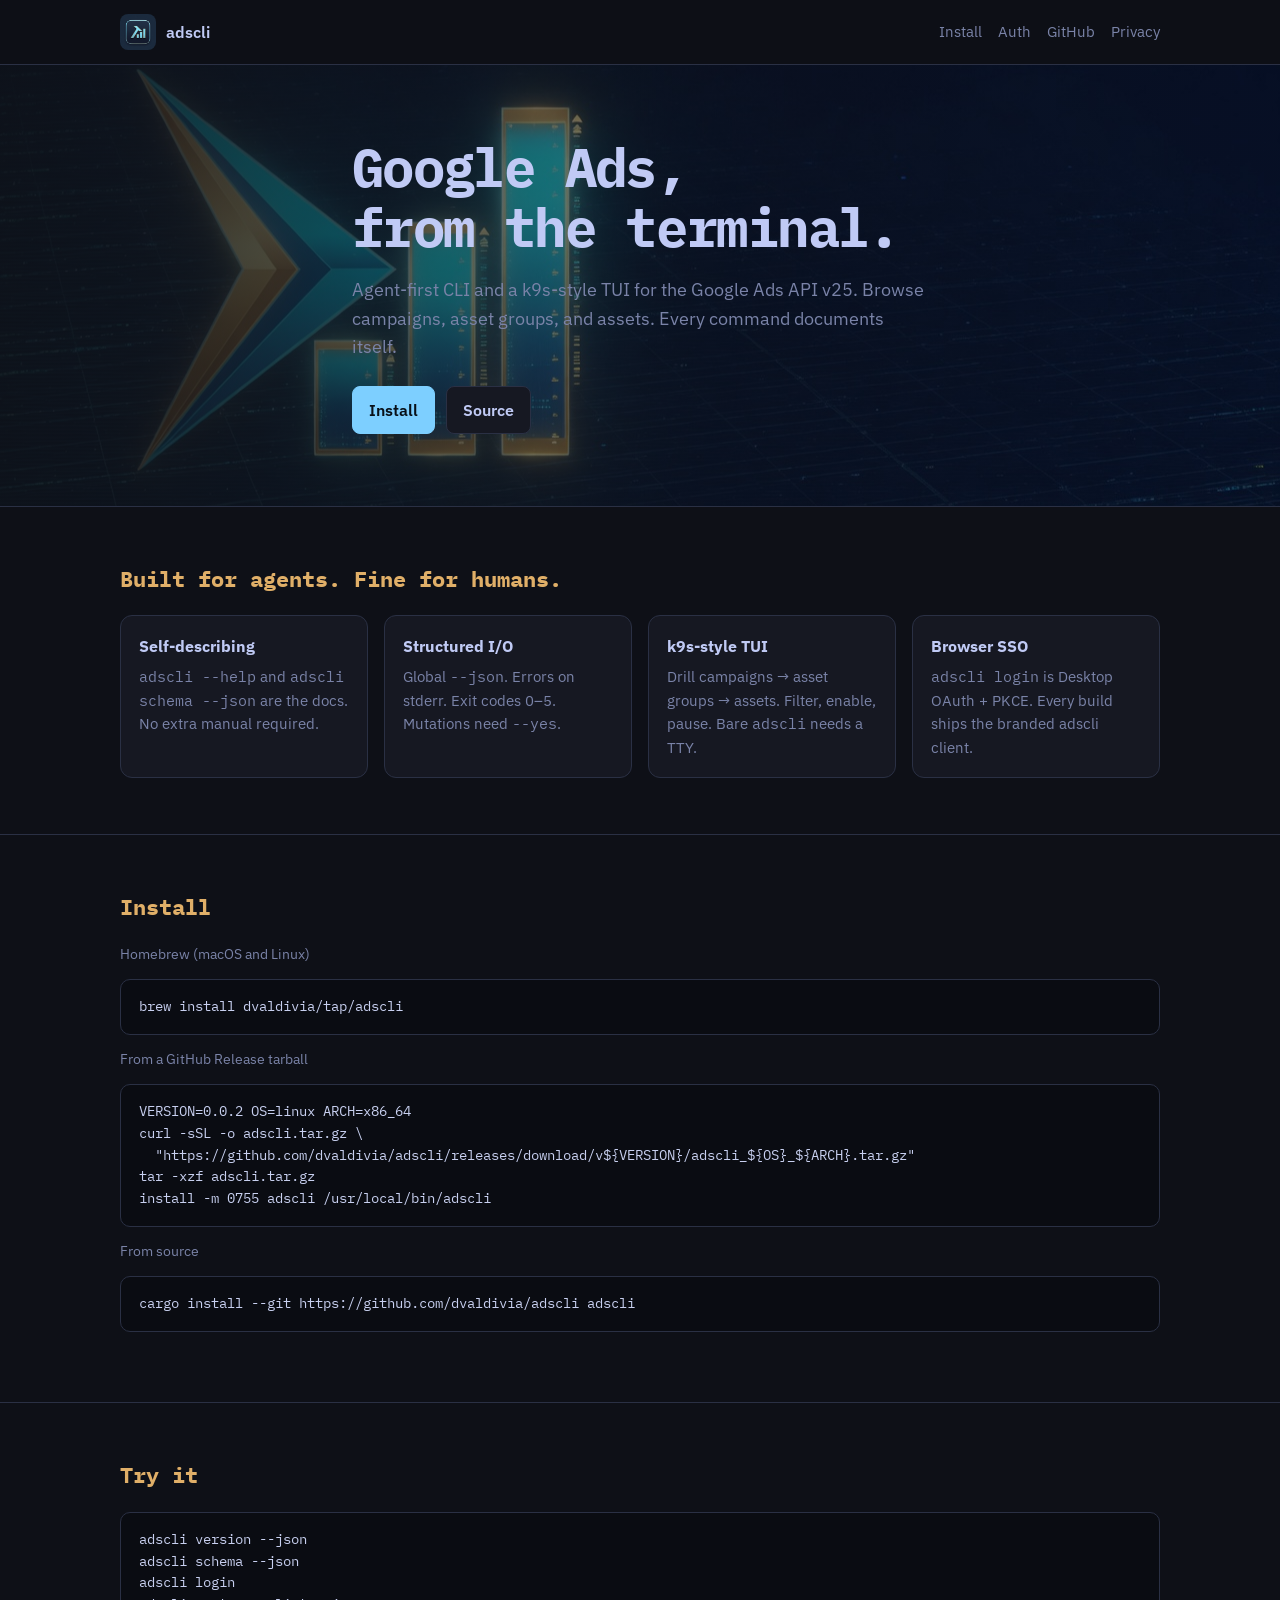
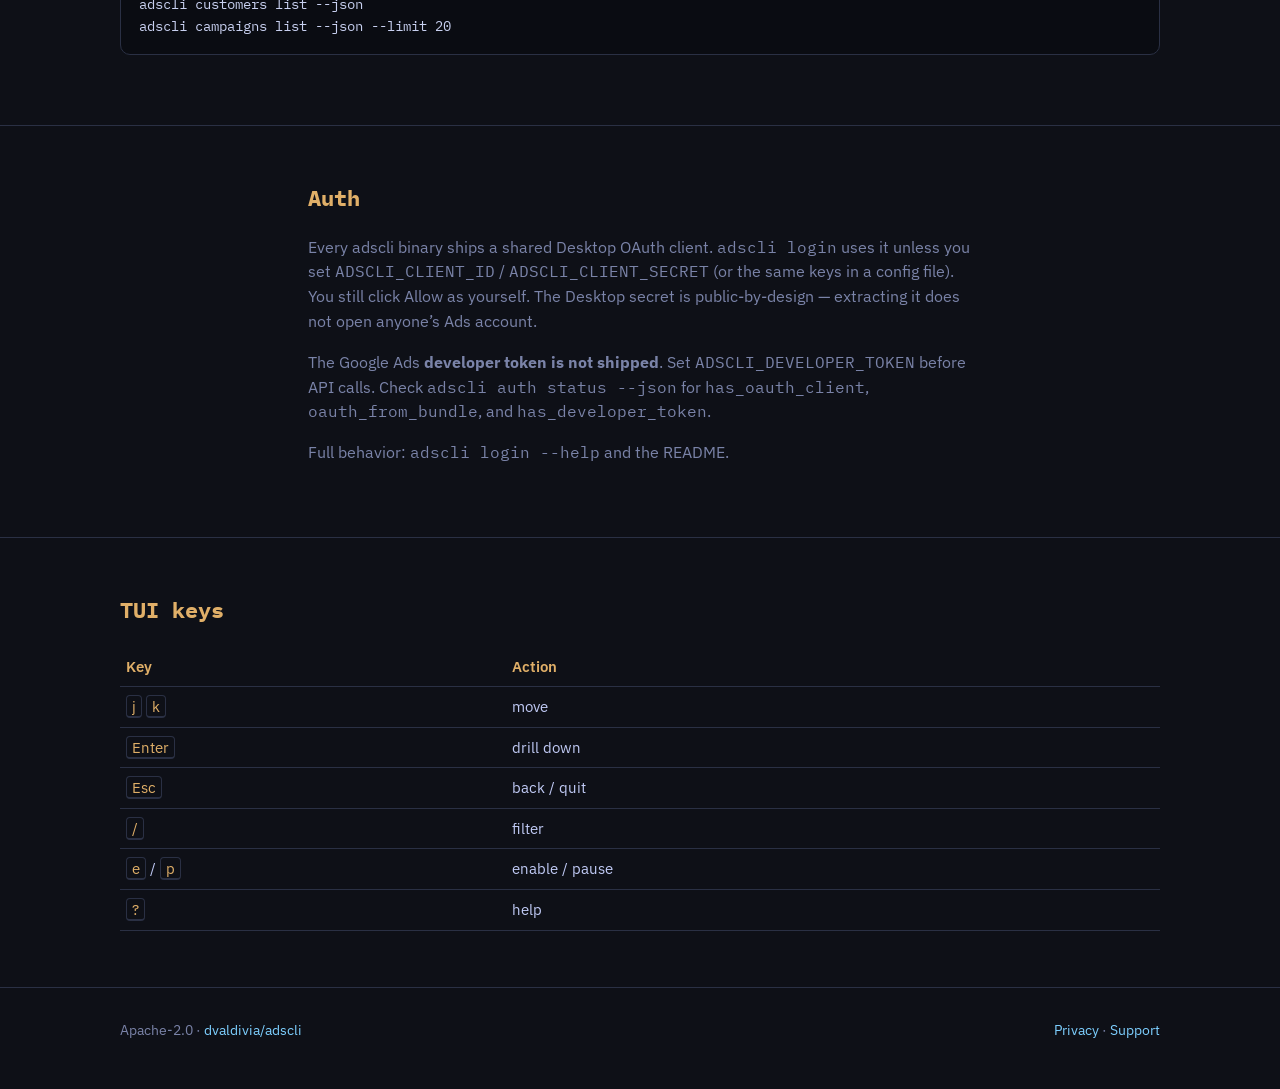
==== website/index.html @ 9dc144fe "Ship v0.0.2 with a built-in Desktop OAuth client. Compile the shared adscli client id/secret into ev" ====
<!doctype html>
<html lang="en">
<head>
  <meta charset="utf-8">
  <meta name="viewport" content="width=device-width, initial-scale=1">
  <title>adscli — Google Ads CLI and TUI</title>
  <meta name="description" content="Agent-first CLI and k9s-style TUI for the Google Ads API v25. Browse campaigns, asset groups, and assets. Self-describing --help.">
  <link rel="canonical" href="https://adscli.dev/">
  <link rel="icon" type="image/png" sizes="32x32" href="assets/favicon-32.png">
  <link rel="apple-touch-icon" href="assets/apple-touch-icon.png">
  <meta property="og:title" content="adscli">
  <meta property="og:description" content="Agent-first CLI and TUI for the Google Ads API.">
  <meta property="og:image" content="https://adscli.dev/assets/logo.jpg">
  <meta property="og:url" content="https://adscli.dev/">
  <link rel="preconnect" href="https://fonts.googleapis.com">
  <link rel="preconnect" href="https://fonts.gstatic.com" crossorigin>
  <link href="https://fonts.googleapis.com/css2?family=IBM+Plex+Mono:wght@400;600&family=IBM+Plex+Sans:wght@400;600&display=swap" rel="stylesheet">
  <link rel="stylesheet" href="style.css">
</head>
<body>
  <nav>
    <div class="wrap">
      <a class="brand" href="/">
        <img src="assets/logo.jpg" width="36" height="36" alt="adscli">
        adscli
      </a>
      <div class="links">
        <a href="#install">Install</a>
        <a href="#auth">Auth</a>
        <a href="https://github.com/dvaldivia/adscli">GitHub</a>
        <a href="privacy.html">Privacy</a>
      </div>
    </div>
  </nav>

  <header class="hero">
    <div class="wrap">
      <h1>Google Ads,<br>from the terminal.</h1>
      <p class="lede">
        Agent-first CLI and a k9s-style TUI for the Google Ads API v25.
        Browse campaigns, asset groups, and assets. Every command documents itself.
      </p>
      <div class="cta">
        <a class="btn primary" href="#install">Install</a>
        <a class="btn" href="https://github.com/dvaldivia/adscli">Source</a>
      </div>
    </div>
  </header>

  <section>
    <div class="wrap">
      <h2>Built for agents. Fine for humans.</h2>
      <div class="grid">
        <article class="card">
          <h3>Self-describing</h3>
          <p><code>adscli --help</code> and <code>adscli schema --json</code> are the docs. No extra manual required.</p>
        </article>
        <article class="card">
          <h3>Structured I/O</h3>
          <p>Global <code>--json</code>. Errors on stderr. Exit codes 0–5. Mutations need <code>--yes</code>.</p>
        </article>
        <article class="card">
          <h3>k9s-style TUI</h3>
          <p>Drill campaigns → asset groups → assets. Filter, enable, pause. Bare <code>adscli</code> needs a TTY.</p>
        </article>
        <article class="card">
          <h3>Browser SSO</h3>
          <p><code>adscli login</code> is Desktop OAuth + PKCE. Every build ships the branded adscli client.</p>
        </article>
      </div>
    </div>
  </section>

  <section id="install">
    <div class="wrap">
      <h2>Install</h2>
      <p class="tiny">Homebrew (macOS and Linux)</p>
<pre>brew install dvaldivia/tap/adscli</pre>
      <p class="tiny">From a GitHub Release tarball</p>
<pre>VERSION=0.0.2 OS=linux ARCH=x86_64
curl -sSL -o adscli.tar.gz \
  "https://github.com/dvaldivia/adscli/releases/download/v${VERSION}/adscli_${OS}_${ARCH}.tar.gz"
tar -xzf adscli.tar.gz
install -m 0755 adscli /usr/local/bin/adscli</pre>
      <p class="tiny">From source</p>
<pre>cargo install --git https://github.com/dvaldivia/adscli adscli</pre>
    </div>
  </section>

  <section>
    <div class="wrap">
      <h2>Try it</h2>
<pre>adscli version --json
adscli schema --json
adscli login
adscli customers list --json
adscli campaigns list --json --limit 20</pre>
    </div>
  </section>

  <section id="auth">
    <div class="wrap prose">
      <h2>Auth</h2>
      <p>
        Every adscli binary ships a shared Desktop OAuth client. <code>adscli login</code>
        uses it unless you set <code>ADSCLI_CLIENT_ID</code> / <code>ADSCLI_CLIENT_SECRET</code>
        (or the same keys in a config file). You still click Allow as yourself. The Desktop
        secret is public-by-design — extracting it does not open anyone’s Ads account.
      </p>
      <p>
        The Google Ads <strong>developer token is not shipped</strong>. Set
        <code>ADSCLI_DEVELOPER_TOKEN</code> before API calls. Check
        <code>adscli auth status --json</code> for <code>has_oauth_client</code>,
        <code>oauth_from_bundle</code>, and <code>has_developer_token</code>.
      </p>
      <p>Full behavior: <code>adscli login --help</code> and the README.</p>
    </div>
  </section>

  <section>
    <div class="wrap">
      <h2>TUI keys</h2>
      <table>
        <tr><th>Key</th><th>Action</th></tr>
        <tr><td><kbd>j</kbd> <kbd>k</kbd></td><td>move</td></tr>
        <tr><td><kbd>Enter</kbd></td><td>drill down</td></tr>
        <tr><td><kbd>Esc</kbd></td><td>back / quit</td></tr>
        <tr><td><kbd>/</kbd></td><td>filter</td></tr>
        <tr><td><kbd>e</kbd> / <kbd>p</kbd></td><td>enable / pause</td></tr>
        <tr><td><kbd>?</kbd></td><td>help</td></tr>
      </table>
    </div>
  </section>

  <footer>
    <div class="wrap">
      <span>Apache-2.0 · <a href="https://github.com/dvaldivia/adscli">dvaldivia/adscli</a></span>
      <span>
        <a href="privacy.html">Privacy</a>
        · <a href="support.html">Support</a>
      </span>
    </div>
  </footer>
</body>
</html>
---- website/style.css ----
:root {
  --bg: #0e1017;
  --panel: #161822;
  --ink: #c0caf5;
  --muted: #7a83a8;
  --line: #2a3044;
  --cyan: #7dcfff;
  --gold: #e0af68;
  --green: #9ece6a;
  --pink: #f7768e;
  --max: 1080px;
}

* { box-sizing: border-box; }
html { scroll-behavior: smooth; }
body {
  margin: 0;
  color: var(--ink);
  background: var(--bg);
  font: 16px/1.55 "IBM Plex Sans", "Segoe UI", sans-serif;
}

a { color: var(--cyan); text-decoration: none; }
a:hover { text-decoration: underline; }

.wrap { max-width: var(--max); margin: 0 auto; padding: 0 1.25rem; }

nav {
  position: sticky; top: 0; z-index: 10;
  backdrop-filter: blur(12px);
  background: color-mix(in srgb, var(--bg) 82%, transparent);
  border-bottom: 1px solid var(--line);
}
nav .wrap {
  display: flex; align-items: center; gap: 1.25rem;
  height: 64px;
}
nav .brand { display: flex; align-items: center; gap: .65rem; color: var(--ink); font-weight: 600; }
nav .brand img { width: 36px; height: 36px; border-radius: 8px; }
nav .links { margin-left: auto; display: flex; gap: 1rem; font-size: .92rem; }
nav .links a { color: var(--muted); }
nav .links a:hover { color: var(--ink); text-decoration: none; }

.hero {
  position: relative;
  overflow: hidden;
  border-bottom: 1px solid var(--line);
  min-height: 420px;
  display: flex; align-items: center;
}
.hero::before {
  content: "";
  position: absolute; inset: 0;
  background:
    linear-gradient(90deg, rgba(14,16,23,.92) 0%, rgba(14,16,23,.55) 48%, rgba(14,16,23,.2) 100%),
    url("assets/banner.jpg") right center / cover no-repeat;
}
.hero .wrap { position: relative; padding: 4.5rem 1.25rem; }
.hero h1 {
  font-family: "IBM Plex Mono", ui-monospace, monospace;
  font-size: clamp(2rem, 5vw, 3.4rem);
  line-height: 1.1;
  margin: 0 0 .75rem;
  letter-spacing: -.03em;
}
.hero p.lede { max-width: 36rem; color: var(--muted); font-size: 1.15rem; }
.cta { display: flex; flex-wrap: wrap; gap: .7rem; margin-top: 1.6rem; }
.btn {
  display: inline-block;
  padding: .65rem 1rem;
  border-radius: 8px;
  border: 1px solid var(--line);
  background: var(--panel);
  color: var(--ink);
  font-weight: 600;
}
.btn:hover { text-decoration: none; border-color: var(--cyan); color: var(--cyan); }
.btn.primary { background: var(--cyan); color: #081018; border-color: var(--cyan); }
.btn.primary:hover { filter: brightness(1.08); color: #081018; }

section { padding: 3.5rem 0; border-bottom: 1px solid var(--line); }
h2 {
  font-family: "IBM Plex Mono", ui-monospace, monospace;
  font-size: 1.35rem;
  margin: 0 0 1.2rem;
  color: var(--gold);
}

.grid { display: grid; gap: 1rem; grid-template-columns: repeat(auto-fit, minmax(230px, 1fr)); }
.card {
  background: var(--panel);
  border: 1px solid var(--line);
  border-radius: 12px;
  padding: 1.1rem 1.15rem;
}
.card h3 { margin: 0 0 .4rem; font-size: 1rem; }
.card p { margin: 0; color: var(--muted); font-size: .95rem; }

pre, code { font-family: "IBM Plex Mono", ui-monospace, monospace; }
pre {
  background: #0a0c12;
  border: 1px solid var(--line);
  border-radius: 10px;
  padding: 1rem 1.1rem;
  overflow: auto;
  font-size: .88rem;
  color: #c8d0f0;
}
kbd {
  font-family: inherit;
  border: 1px solid var(--line);
  border-bottom-width: 2px;
  border-radius: 4px;
  padding: 0 .3rem;
  color: var(--gold);
}

table { width: 100%; border-collapse: collapse; font-size: .95rem; }
th, td { text-align: left; padding: .5rem .4rem; border-bottom: 1px solid var(--line); }
th { color: var(--gold); font-weight: 600; }

footer {
  padding: 2rem 0 3rem;
  color: var(--muted);
  font-size: .88rem;
}
footer .wrap { display: flex; flex-wrap: wrap; gap: 1rem; justify-content: space-between; }

.prose { max-width: 44rem; }
.prose p, .prose li { color: var(--muted); }
.prose ul, .prose ol { padding-left: 1.25rem; }
.prose li { margin: .35rem 0; }
.tiny { color: var(--muted); font-size: .85rem; }

@media (max-width: 640px) {
  nav .links { display: none; }
  .hero { min-height: 360px; }
}
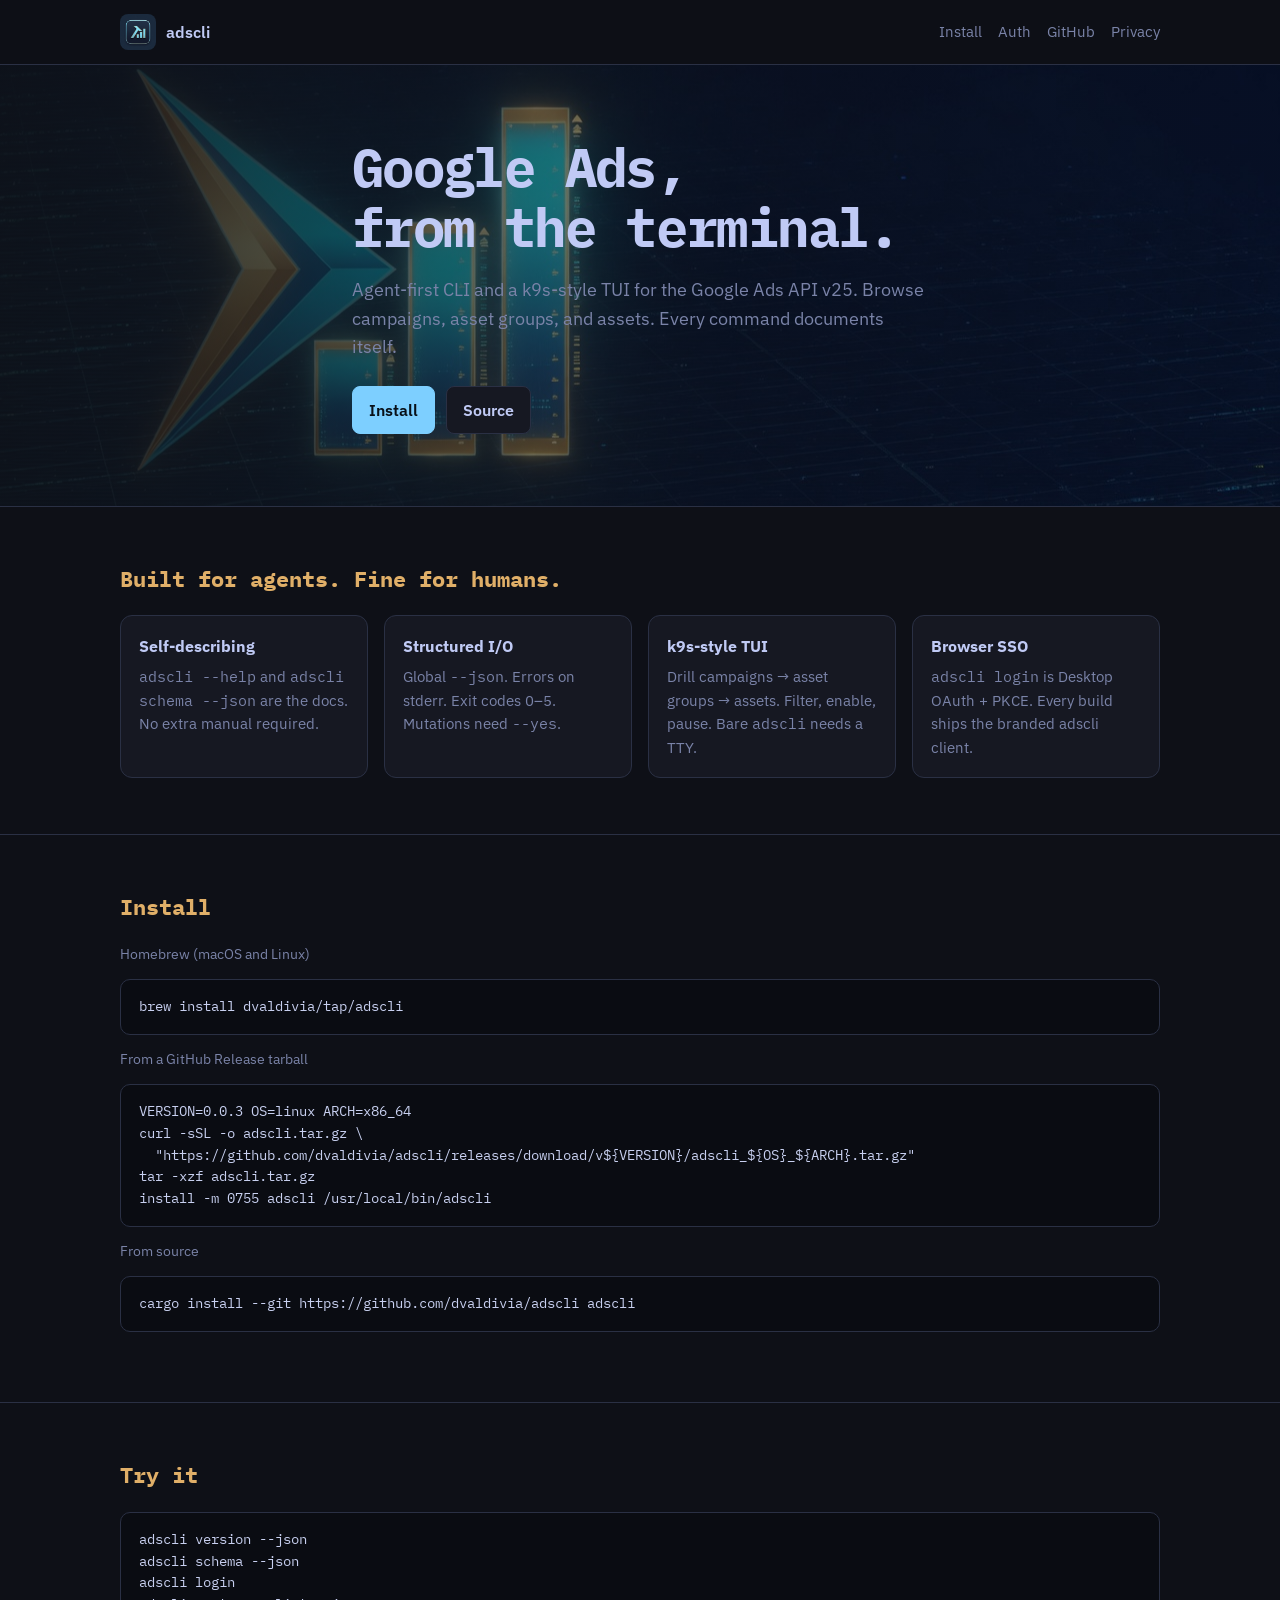
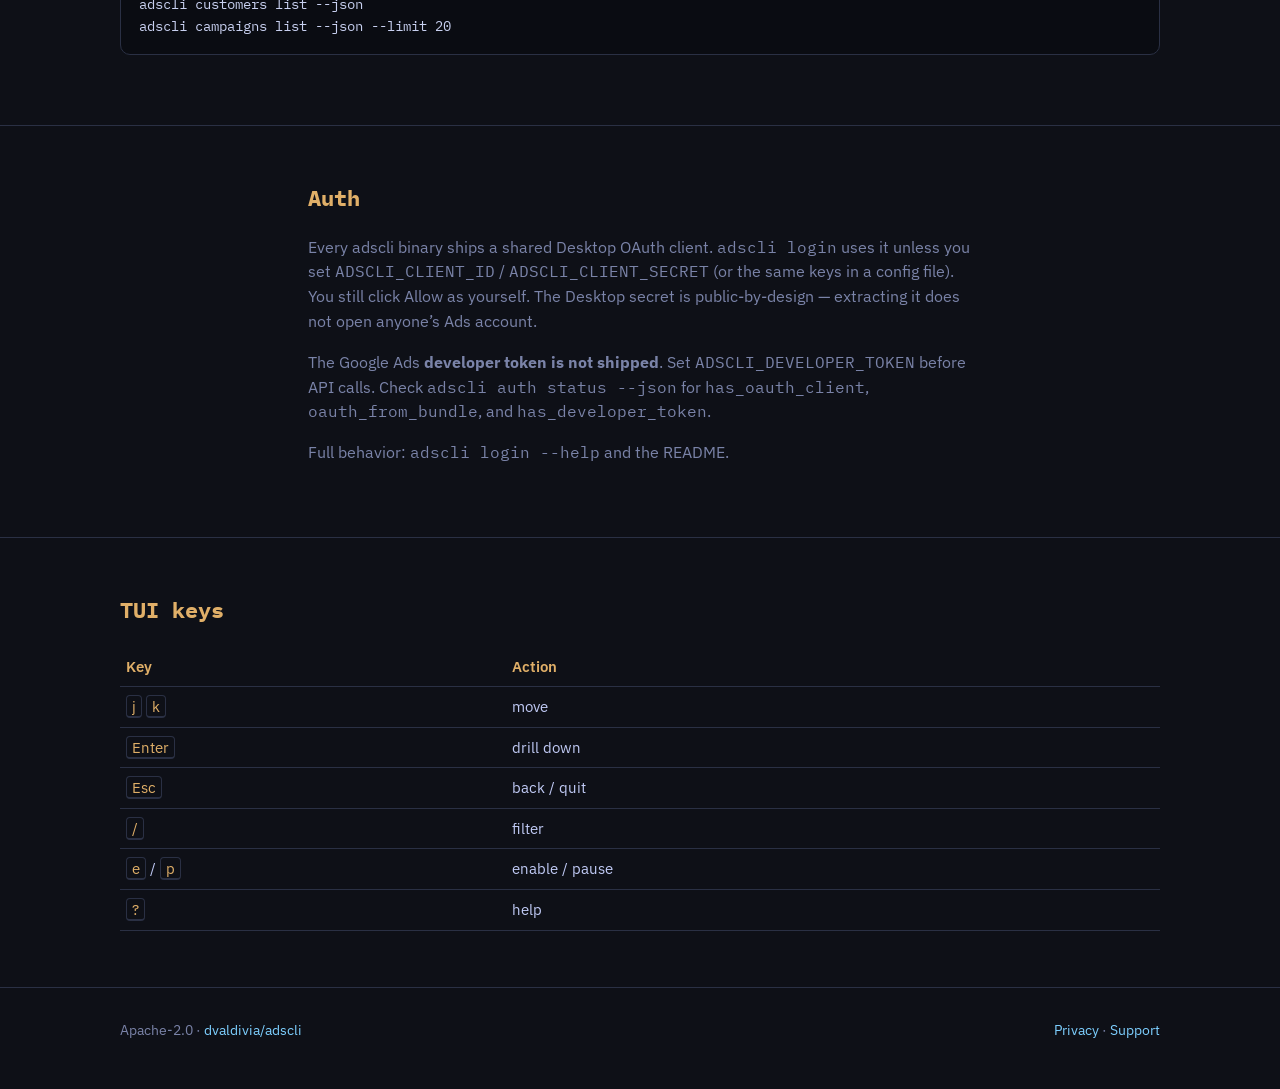
==== commit cfb818cb: "Ship v0.0.3 with paste-the-redirect-URL login. On SSH or any remote host Google bounces to 127.0.0.1" ====
--- a/website/index.html
+++ b/website/index.html
@@ -77,7 +77,7 @@
       <p class="tiny">Homebrew (macOS and Linux)</p>
 <pre>brew install dvaldivia/tap/adscli</pre>
       <p class="tiny">From a GitHub Release tarball</p>
-<pre>VERSION=0.0.2 OS=linux ARCH=x86_64
+<pre>VERSION=0.0.3 OS=linux ARCH=x86_64
 curl -sSL -o adscli.tar.gz \
   "https://github.com/dvaldivia/adscli/releases/download/v${VERSION}/adscli_${OS}_${ARCH}.tar.gz"
 tar -xzf adscli.tar.gz
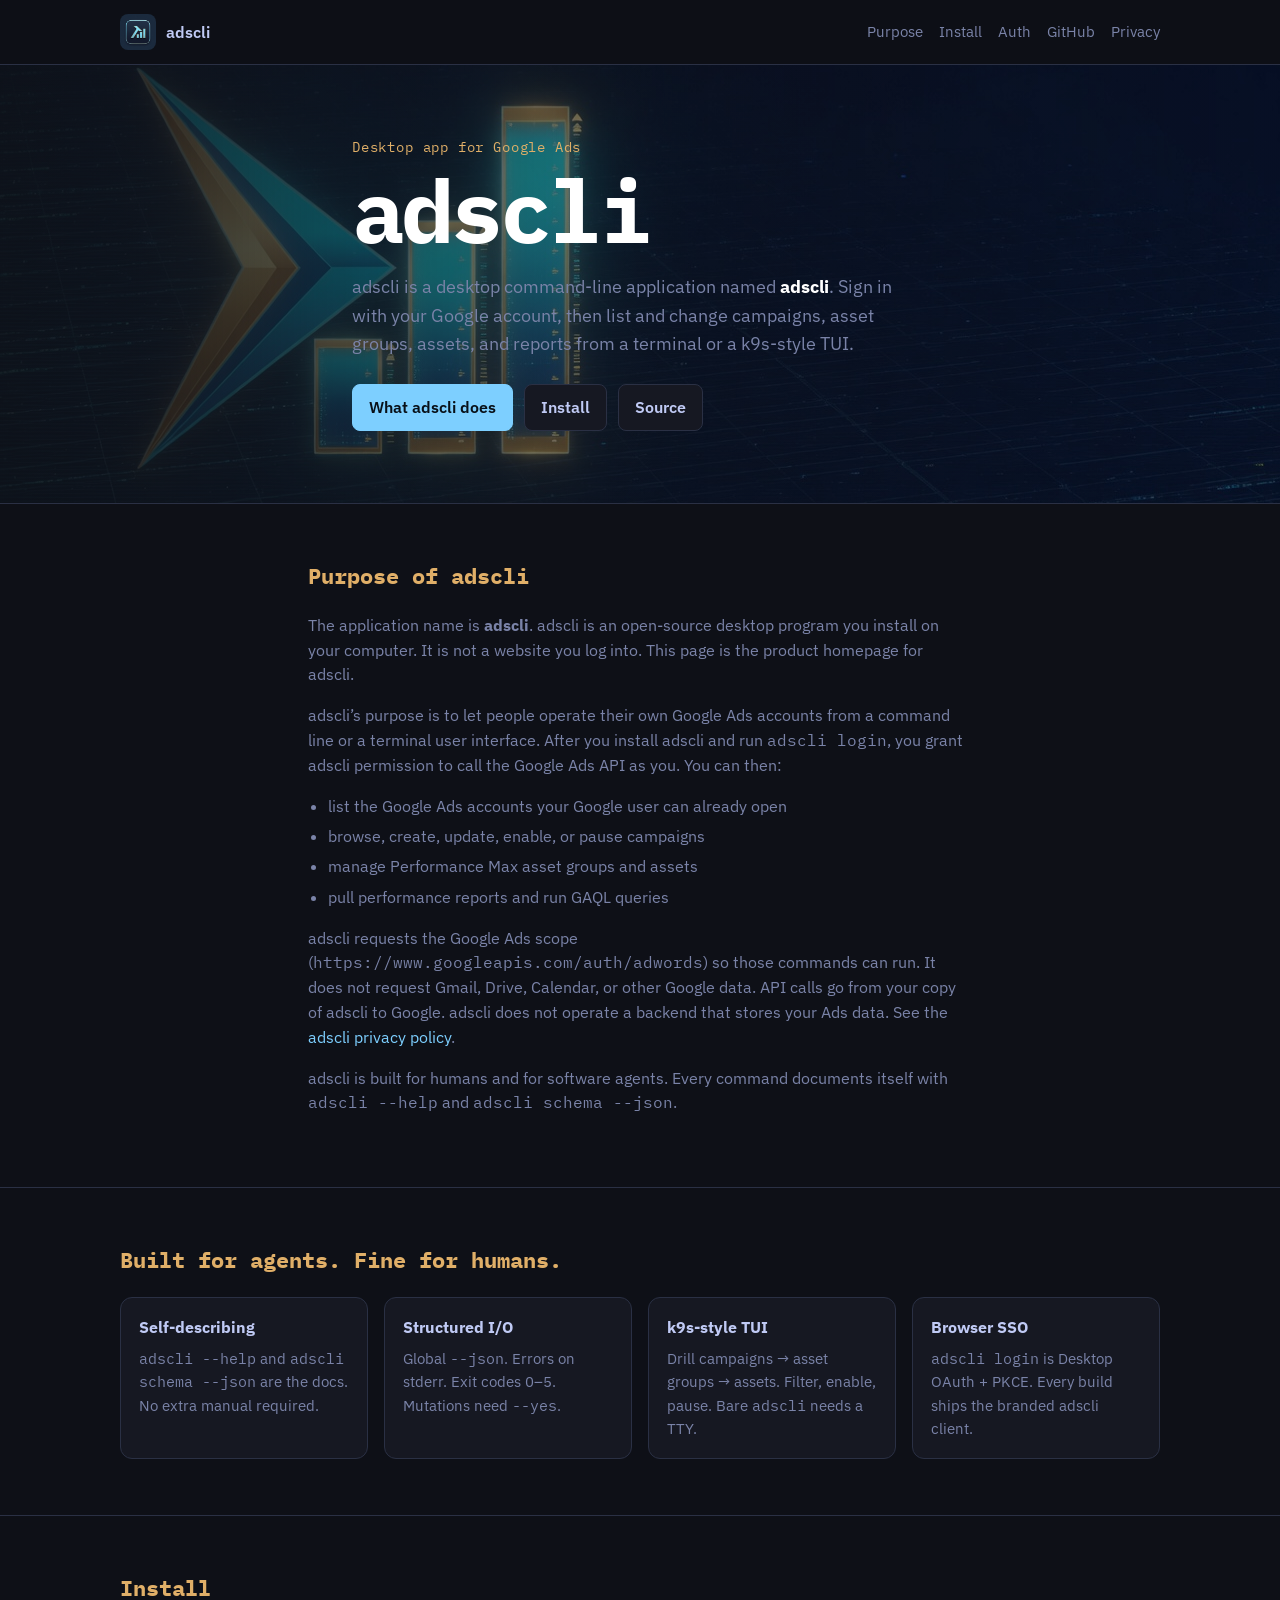
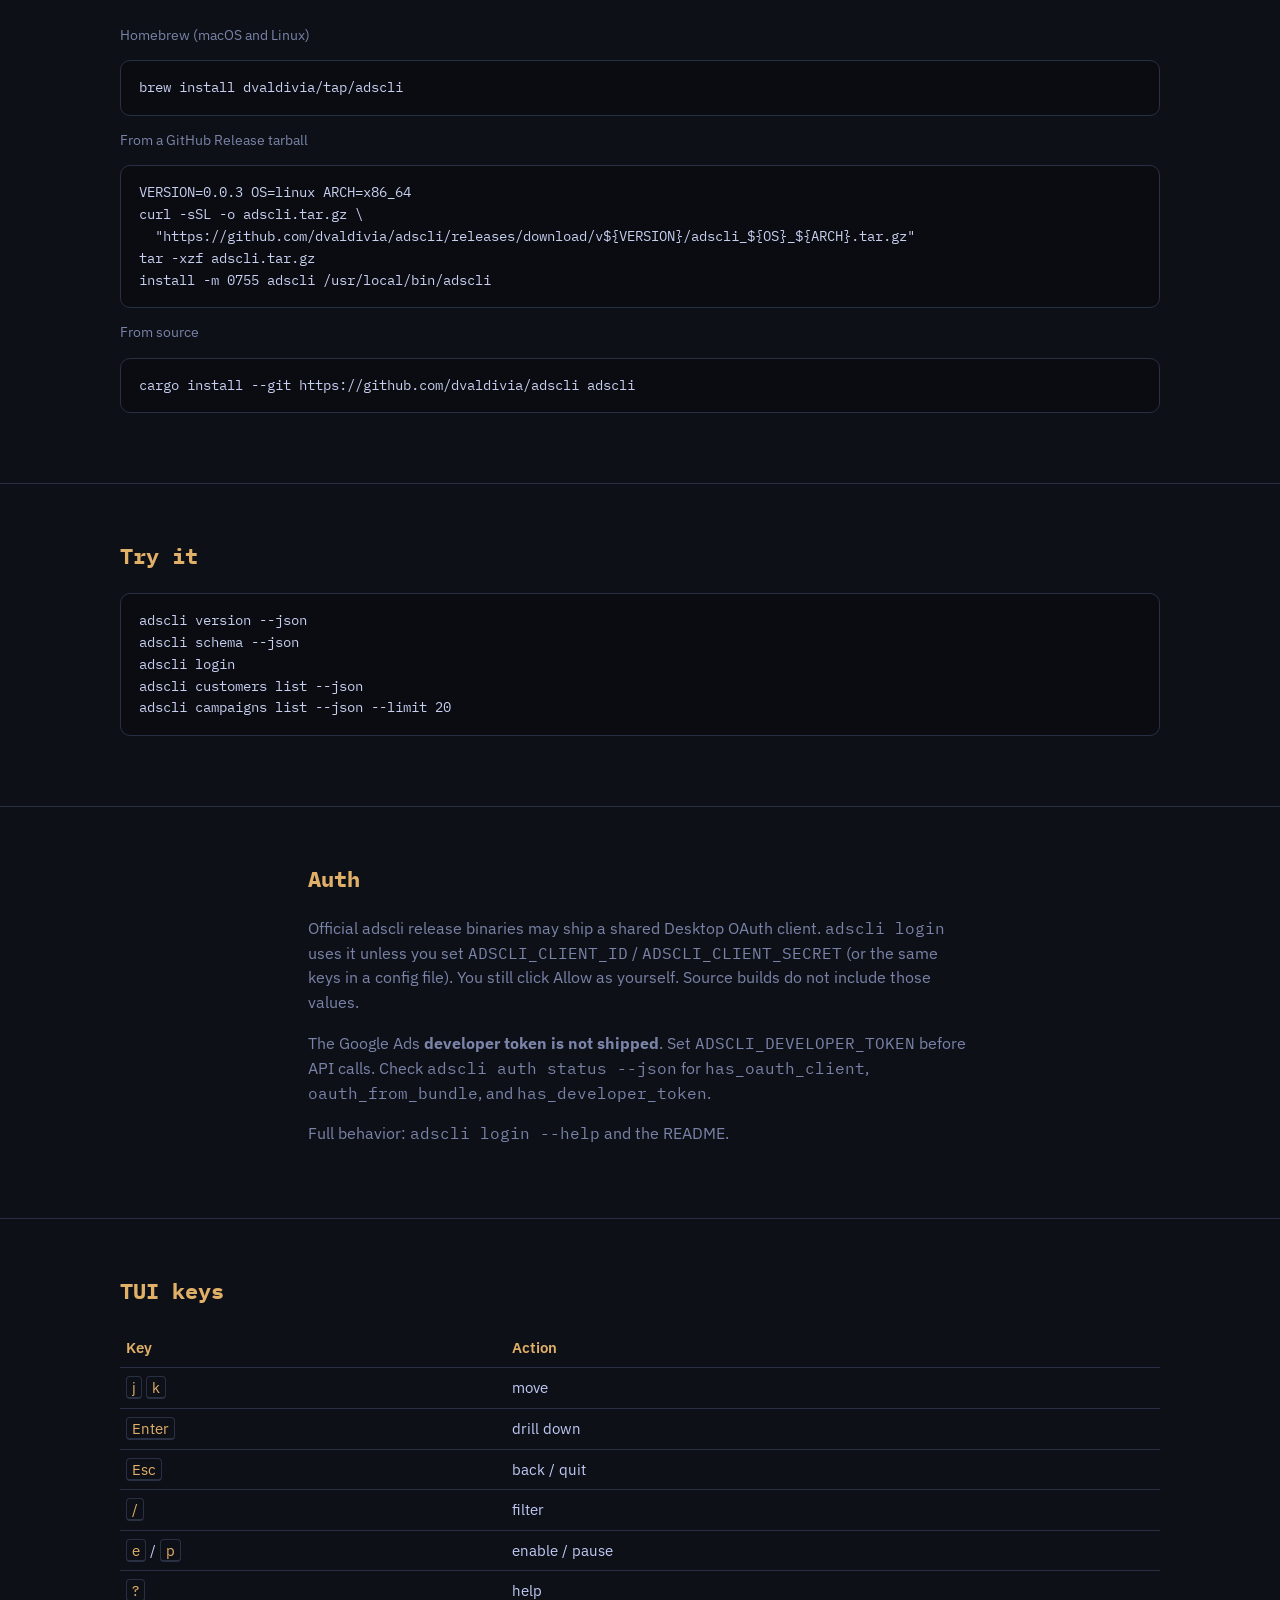
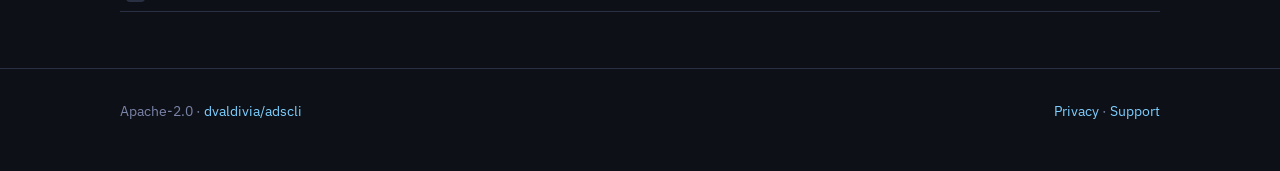
==== commit d459020e: "Keep the Desktop OAuth client out of git. Official release CI still injects ADSCLI_BUNDLED_CLIENT_ID" ====
--- a/website/index.html
+++ b/website/index.html
@@ -3,8 +3,10 @@
 <head>
   <meta charset="utf-8">
   <meta name="viewport" content="width=device-width, initial-scale=1">
-  <title>adscli — Google Ads CLI and TUI</title>
-  <meta name="description" content="Agent-first CLI and k9s-style TUI for the Google Ads API v25. Browse campaigns, asset groups, and assets. Self-describing --help.">
+  <title>adscli</title>
+  <meta name="application-name" content="adscli">
+  <meta name="apple-mobile-web-app-title" content="adscli">
+  <meta name="description" content="adscli is a desktop command-line application for managing Google Ads campaigns, asset groups, assets, and reports through the Google Ads API.">
   <link rel="canonical" href="https://adscli.dev/">
   <link rel="icon" type="image/png" sizes="32x32" href="assets/favicon-32.png">
   <link rel="apple-touch-icon" href="assets/apple-touch-icon.png">
@@ -21,10 +23,11 @@
   <nav>
     <div class="wrap">
       <a class="brand" href="/">
-        <img src="assets/logo.jpg" width="36" height="36" alt="adscli">
-        adscli
+        <img src="assets/logo.jpg" width="36" height="36" alt="">
+        <span>adscli</span>
       </a>
       <div class="links">
+        <a href="#purpose">Purpose</a>
         <a href="#install">Install</a>
         <a href="#auth">Auth</a>
         <a href="https://github.com/dvaldivia/adscli">GitHub</a>
@@ -35,17 +38,47 @@
 
   <header class="hero">
     <div class="wrap">
-      <h1>Google Ads,<br>from the terminal.</h1>
+      <p class="eyebrow">Desktop app for Google Ads</p>
+      <h1>adscli</h1>
       <p class="lede">
-        Agent-first CLI and a k9s-style TUI for the Google Ads API v25.
-        Browse campaigns, asset groups, and assets. Every command documents itself.
+        adscli is a desktop command-line application named <strong>adscli</strong>.
+        Sign in with your Google account, then list and change campaigns,
+        asset groups, assets, and reports from a terminal or a k9s-style TUI.
       </p>
       <div class="cta">
-        <a class="btn primary" href="#install">Install</a>
+        <a class="btn primary" href="#purpose">What adscli does</a>
+        <a class="btn" href="#install">Install</a>
         <a class="btn" href="https://github.com/dvaldivia/adscli">Source</a>
       </div>
     </div>
   </header>
+
+  <section id="purpose">
+    <div class="wrap prose">
+      <h2>Purpose of adscli</h2>
+      <p>The application name is <strong>adscli</strong>. adscli is an open-source
+        desktop program you install on your computer. It is not a website you log
+        into. This page is the product homepage for adscli.</p>
+      <p>adscli’s purpose is to let people operate their own Google Ads accounts
+        from a command line or a terminal user interface. After you install adscli
+        and run <code>adscli login</code>, you grant adscli permission to call the
+        Google Ads API as you. You can then:</p>
+      <ul>
+        <li>list the Google Ads accounts your Google user can already open</li>
+        <li>browse, create, update, enable, or pause campaigns</li>
+        <li>manage Performance Max asset groups and assets</li>
+        <li>pull performance reports and run GAQL queries</li>
+      </ul>
+      <p>adscli requests the Google Ads scope
+        (<code>https://www.googleapis.com/auth/adwords</code>) so those commands
+        can run. It does not request Gmail, Drive, Calendar, or other Google data.
+        API calls go from your copy of adscli to Google. adscli does not operate a
+        backend that stores your Ads data. See the
+        <a href="privacy.html">adscli privacy policy</a>.</p>
+      <p>adscli is built for humans and for software agents. Every command documents
+        itself with <code>adscli --help</code> and <code>adscli schema --json</code>.</p>
+    </div>
+  </section>
 
   <section>
     <div class="wrap">
@@ -102,10 +135,11 @@
     <div class="wrap prose">
       <h2>Auth</h2>
       <p>
-        Every adscli binary ships a shared Desktop OAuth client. <code>adscli login</code>
-        uses it unless you set <code>ADSCLI_CLIENT_ID</code> / <code>ADSCLI_CLIENT_SECRET</code>
-        (or the same keys in a config file). You still click Allow as yourself. The Desktop
-        secret is public-by-design — extracting it does not open anyone’s Ads account.
+        Official adscli release binaries may ship a shared Desktop OAuth client.
+        <code>adscli login</code> uses it unless you set
+        <code>ADSCLI_CLIENT_ID</code> / <code>ADSCLI_CLIENT_SECRET</code>
+        (or the same keys in a config file). You still click Allow as yourself.
+        Source builds do not include those values.
       </p>
       <p>
         The Google Ads <strong>developer token is not shipped</strong>. Set
--- a/website/style.css
+++ b/website/style.css
@@ -56,14 +56,23 @@
     url("assets/banner.jpg") right center / cover no-repeat;
 }
 .hero .wrap { position: relative; padding: 4.5rem 1.25rem; }
+.hero .eyebrow {
+  margin: 0 0 .5rem;
+  color: var(--gold);
+  font-family: "IBM Plex Mono", ui-monospace, monospace;
+  font-size: .85rem;
+  letter-spacing: .06em;
+}
 .hero h1 {
   font-family: "IBM Plex Mono", ui-monospace, monospace;
-  font-size: clamp(2rem, 5vw, 3.4rem);
-  line-height: 1.1;
-  margin: 0 0 .75rem;
-  letter-spacing: -.03em;
+  font-size: clamp(3rem, 9vw, 5.5rem);
+  line-height: 1;
+  margin: 0 0 .35rem;
+  letter-spacing: -.04em;
+  color: #fff;
 }
 .hero p.lede { max-width: 36rem; color: var(--muted); font-size: 1.15rem; }
+.hero p.lede strong { color: #fff; }
 .cta { display: flex; flex-wrap: wrap; gap: .7rem; margin-top: 1.6rem; }
 .btn {
   display: inline-block;
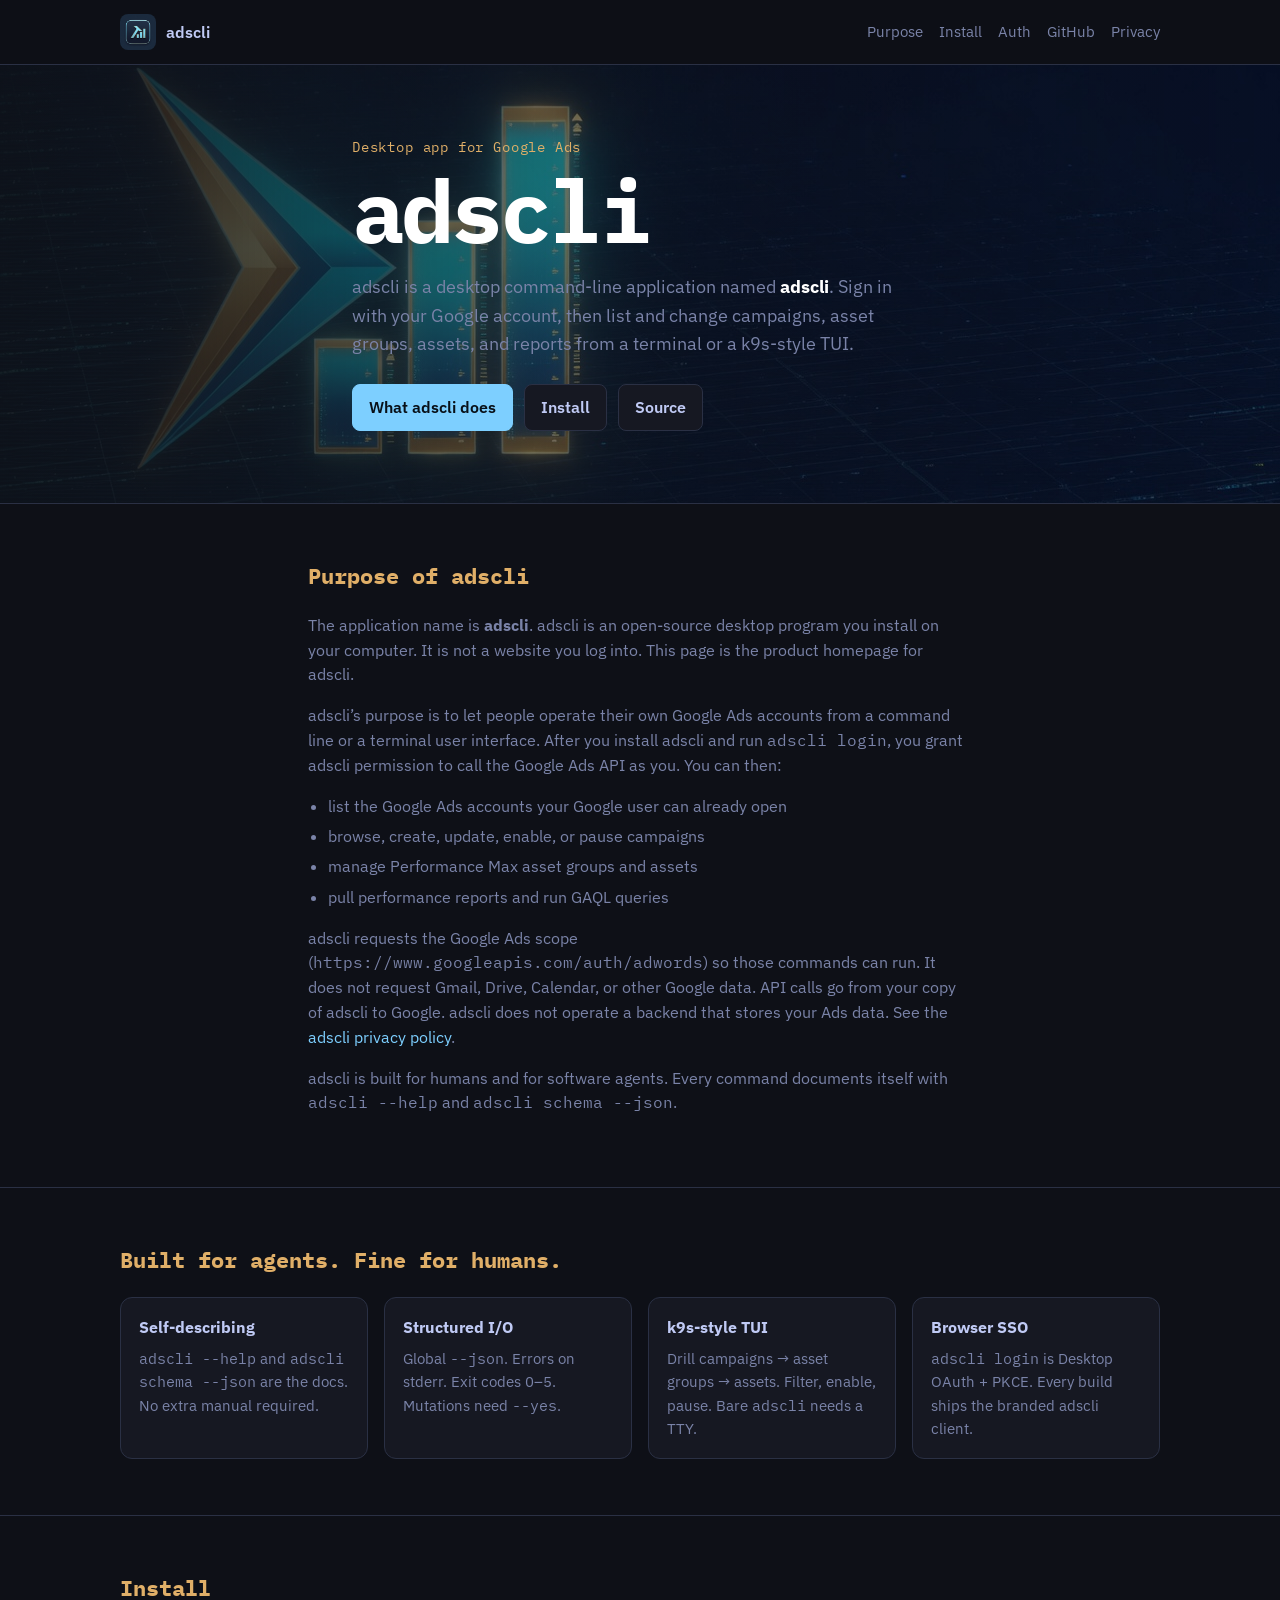
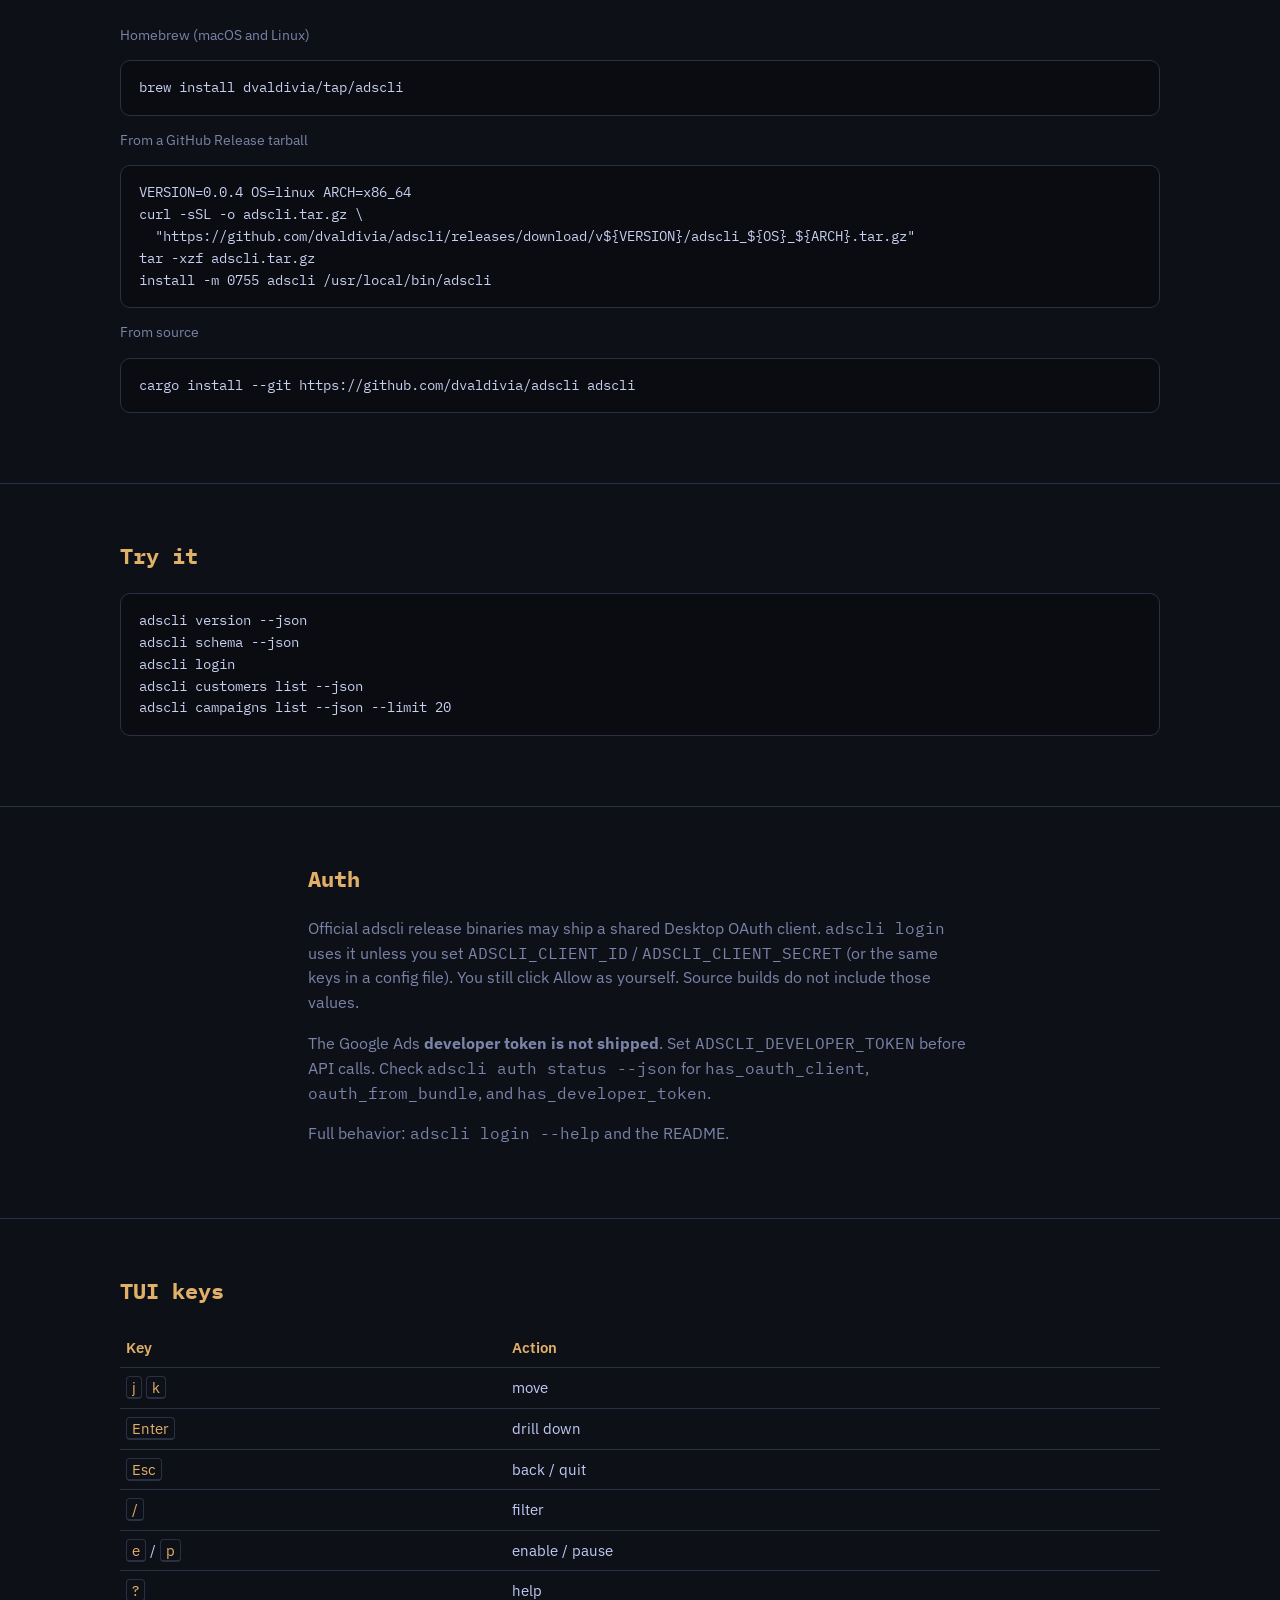
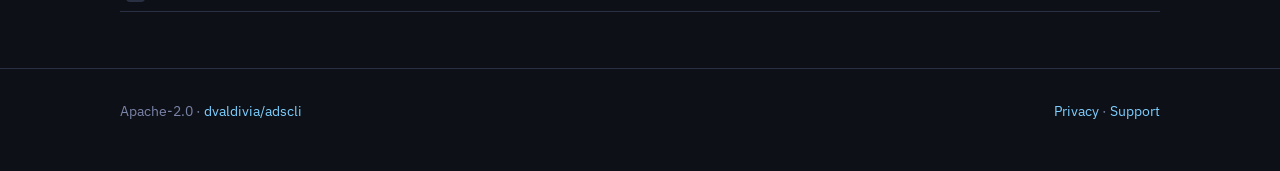
==== commit 2532ffd5: "Ship v0.0.4. Official binaries take the Desktop OAuth client from GitHub Actions secrets. Source bui" ====
--- a/website/index.html
+++ b/website/index.html
@@ -110,7 +110,7 @@
       <p class="tiny">Homebrew (macOS and Linux)</p>
 <pre>brew install dvaldivia/tap/adscli</pre>
       <p class="tiny">From a GitHub Release tarball</p>
-<pre>VERSION=0.0.3 OS=linux ARCH=x86_64
+<pre>VERSION=0.0.4 OS=linux ARCH=x86_64
 curl -sSL -o adscli.tar.gz \
   "https://github.com/dvaldivia/adscli/releases/download/v${VERSION}/adscli_${OS}_${ARCH}.tar.gz"
 tar -xzf adscli.tar.gz
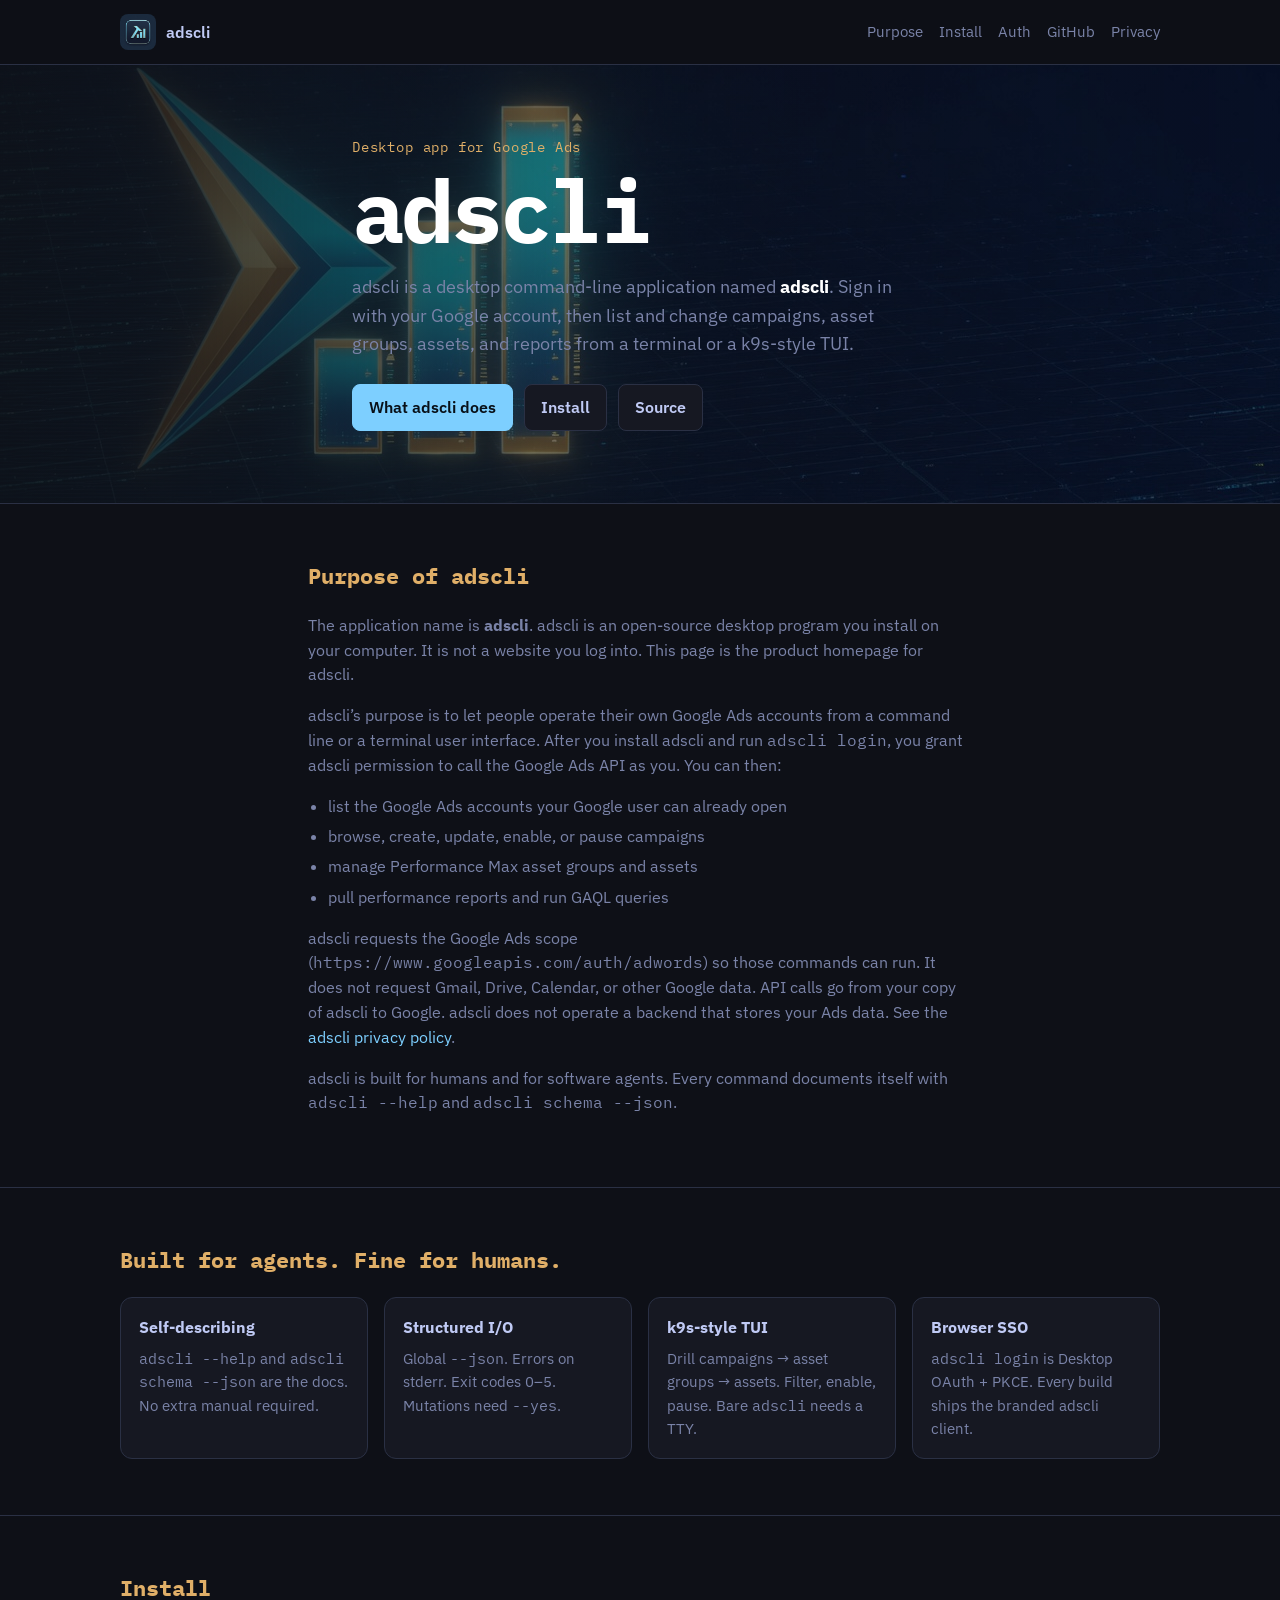
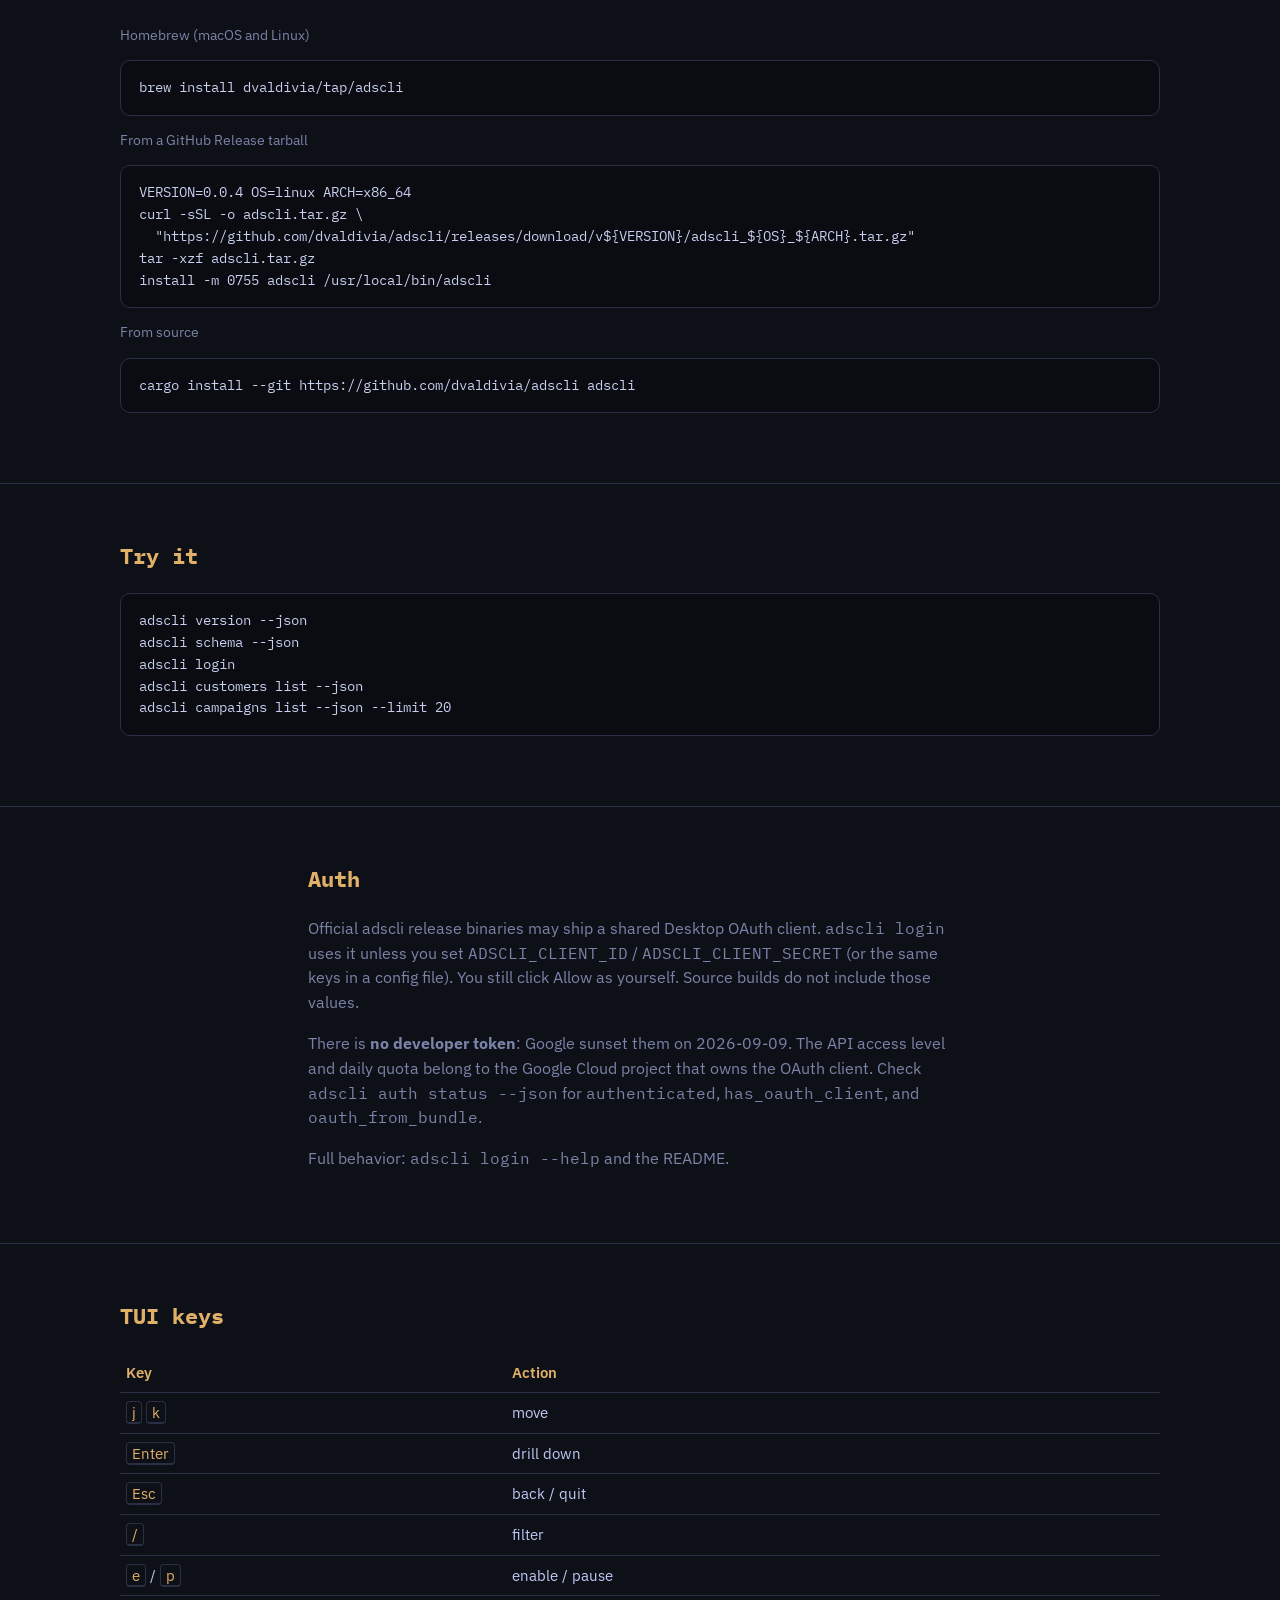
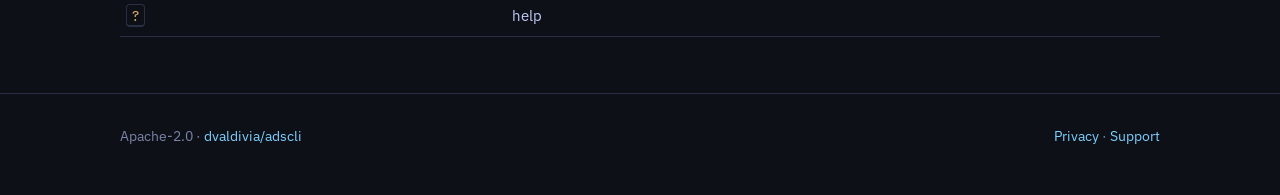
==== commit e4ef0362: "Target Google Ads API v26 and drop the developer token requirement. Google sunset developer tokens o" ====
--- a/website/index.html
+++ b/website/index.html
@@ -142,10 +142,11 @@
         Source builds do not include those values.
       </p>
       <p>
-        The Google Ads <strong>developer token is not shipped</strong>. Set
-        <code>ADSCLI_DEVELOPER_TOKEN</code> before API calls. Check
-        <code>adscli auth status --json</code> for <code>has_oauth_client</code>,
-        <code>oauth_from_bundle</code>, and <code>has_developer_token</code>.
+        There is <strong>no developer token</strong>: Google sunset them on
+        2026-09-09. The API access level and daily quota belong to the Google
+        Cloud project that owns the OAuth client. Check
+        <code>adscli auth status --json</code> for <code>authenticated</code>,
+        <code>has_oauth_client</code>, and <code>oauth_from_bundle</code>.
       </p>
       <p>Full behavior: <code>adscli login --help</code> and the README.</p>
     </div>
